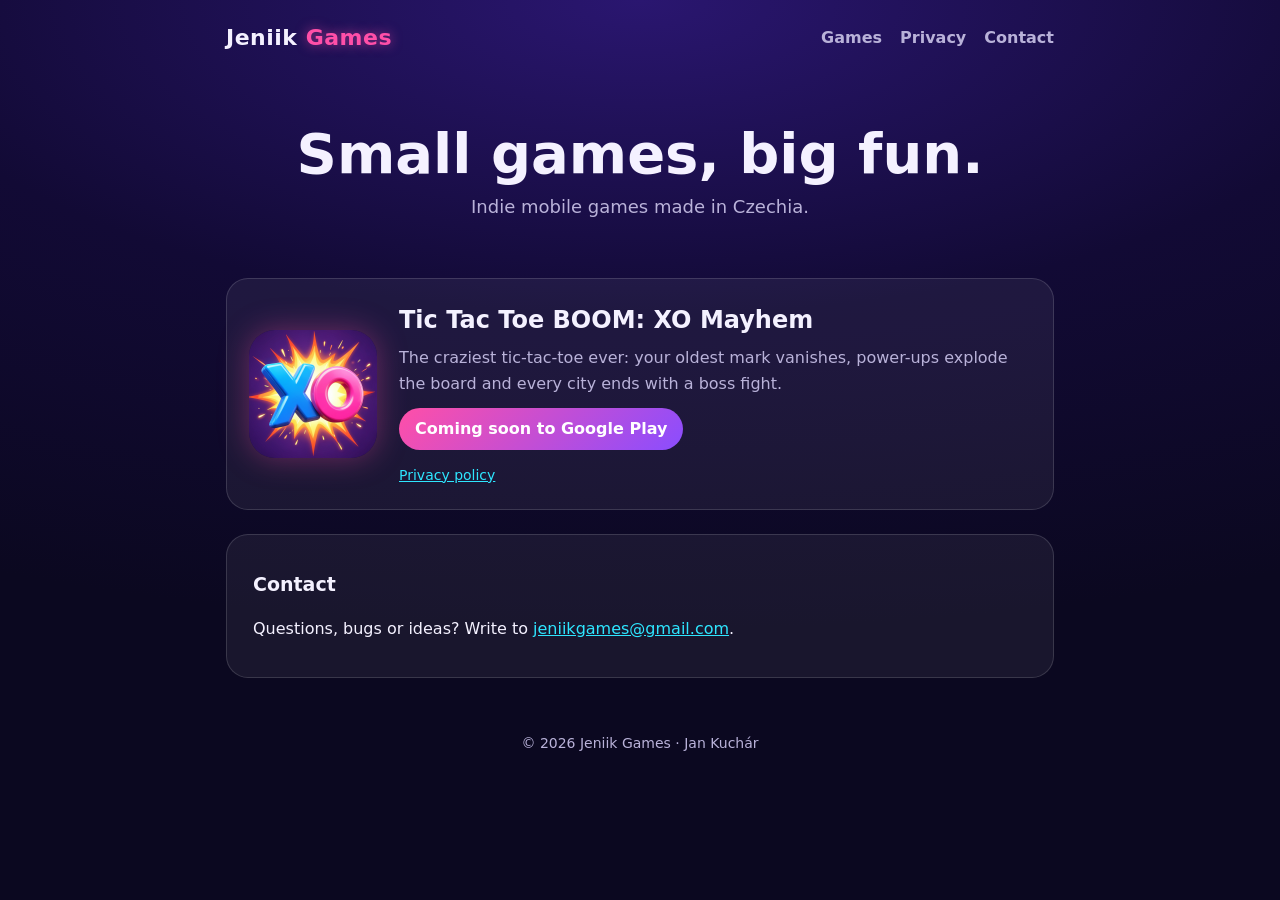
==== index.html @ c11e7260 "Add files via upload" ====
<!doctype html>
<html lang="en">
<head>
<meta charset="utf-8">
<meta name="viewport" content="width=device-width, initial-scale=1">
<title>Jeniik Games</title>
<meta name="description" content="Jeniik Games – indie mobile games made in Czechia.">
<link rel="icon" href="tictactoeboom.png">
<link rel="stylesheet" href="style.css">
</head>
<body>
<div class="wrap">
  <header>
    <a class="brand" href="./">Jeniik <span>Games</span></a>
    <nav><a href="#games">Games</a><a href="privacy.html">Privacy</a><a href="#contact">Contact</a></nav>
  </header>

  <section class="hero">
    <h1>Small games, big fun.</h1>
    <p>Indie mobile games made in Czechia.</p>
  </section>

  <section id="games">
    <div class="game">
      <img src="tictactoeboom.png" alt="Tic Tac Toe BOOM icon">
      <div>
        <h2>Tic Tac Toe BOOM: XO Mayhem</h2>
        <p>The craziest tic-tac-toe ever: your oldest mark vanishes, power-ups explode the board and every city ends with a boss fight.</p>
        <span class="badge">Coming soon to Google Play</span>
        <div class="links" style="margin-top:12px"><a href="privacy.html">Privacy policy</a></div>
      </div>
    </div>
  </section>

  <section id="contact" class="doc">
    <h2>Contact</h2>
    <p>Questions, bugs or ideas? Write to <a href="mailto:jeniikgames@gmail.com">jeniikgames@gmail.com</a>.</p>
  </section>

  <footer>© 2026 Jeniik Games · Jan Kuchár</footer>
</div>
</body>
</html>
---- style.css ----
:root { --bg: #0b0820; --card: rgba(255,255,255,.06); --line: rgba(255,255,255,.14); --text: #f4f1ff; --muted: #b9b2d9; --pink: #ff4fa8; --cyan: #2ee6ff; --gold: #ffd166; }
* { box-sizing: border-box; }
body { margin: 0; background: radial-gradient(120% 70% at 50% 0%, #2a1670 0%, #120a35 50%, var(--bg) 100%) fixed; color: var(--text);
  font: 16px/1.6 system-ui, -apple-system, "Segoe UI", Roboto, Arial, sans-serif; min-height: 100vh; }
a { color: var(--cyan); }
.wrap { max-width: 860px; margin: 0 auto; padding: 0 16px; }
header { display: flex; align-items: center; justify-content: space-between; padding: 20px 0; }
.brand { font-weight: 800; font-size: 22px; letter-spacing: .5px; text-decoration: none; color: var(--text); }
.brand span { color: var(--pink); text-shadow: 0 0 12px rgba(255,79,168,.6); }
nav a { margin-left: 18px; color: var(--muted); text-decoration: none; font-weight: 600; }
nav a:hover { color: var(--text); }
.hero { text-align: center; padding: 48px 0 32px; }
.hero h1 { font-size: clamp(34px, 7vw, 56px); margin: 0 0 8px; line-height: 1.1; }
.hero p { color: var(--muted); font-size: 18px; margin: 0; }
.game { display: flex; gap: 22px; align-items: center; background: var(--card); border: 1px solid var(--line); border-radius: 22px; padding: 22px; margin: 24px 0; }
.game img { width: 128px; height: 128px; border-radius: 26px; box-shadow: 0 0 30px rgba(255,79,168,.35); flex: none; }
.game h2 { margin: 0 0 6px; font-size: 24px; }
.game p { margin: 0 0 12px; color: var(--muted); }
.badge { display: inline-block; padding: 8px 16px; border-radius: 999px; background: linear-gradient(135deg, var(--pink), #8a4dff); color: #fff; font-weight: 700; text-decoration: none; }
.links a { margin-right: 14px; font-size: 14px; }
.doc { background: var(--card); border: 1px solid var(--line); border-radius: 22px; padding: 8px 26px 20px; margin: 24px 0; }
.doc h1 { font-size: 26px; } .doc h2 { font-size: 19px; margin-top: 26px; } .doc hr { border: 0; border-top: 1px solid var(--line); margin: 34px 0; }
footer { color: var(--muted); font-size: 14px; text-align: center; padding: 30px 0 40px; }
@media (max-width: 560px) { .game { flex-direction: column; text-align: center; } nav a { margin-left: 12px; } }
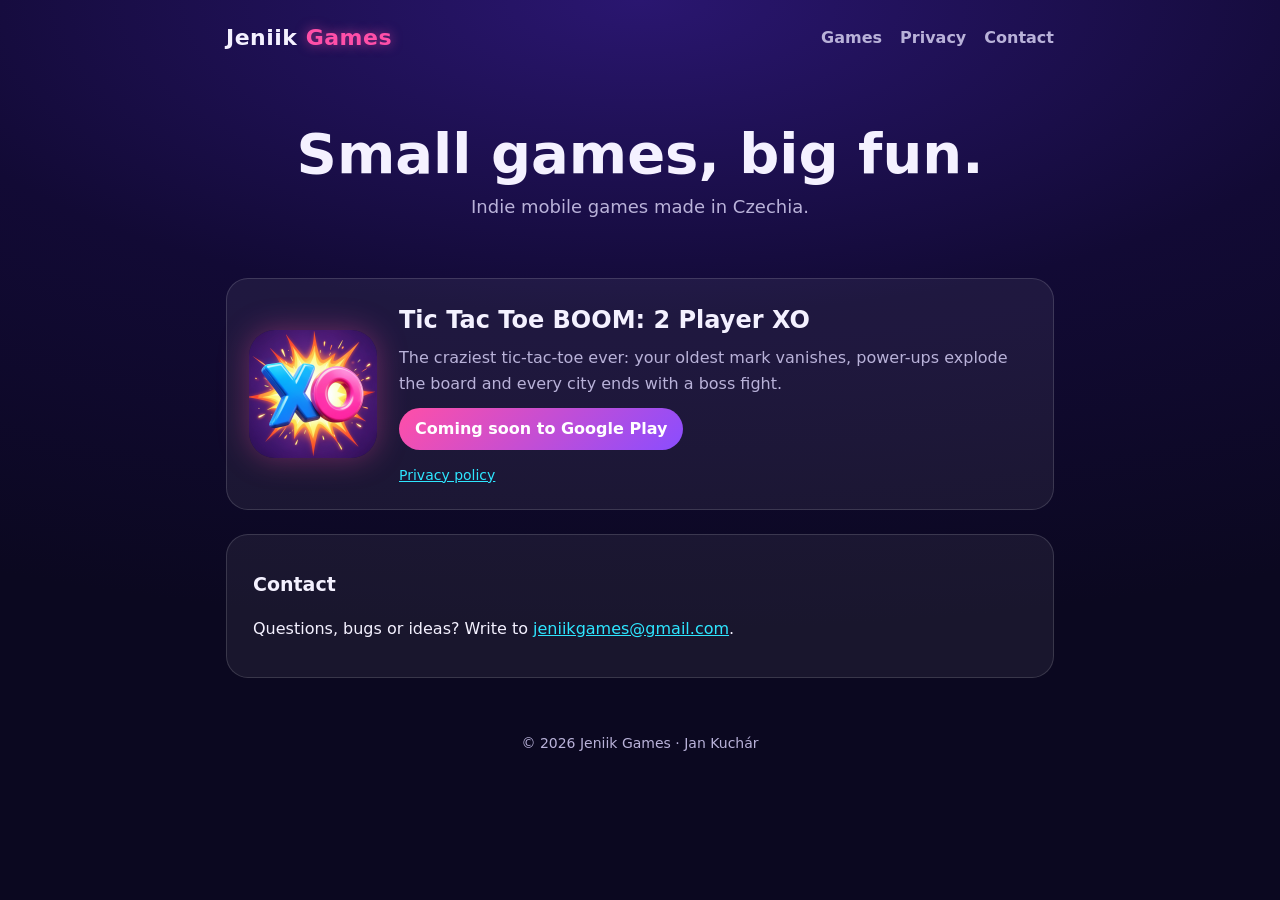
==== commit 3c17dda2: "Update privacy policy: new app name, coins, 13+" ====
--- a/index.html
+++ b/index.html
@@ -1,43 +1,43 @@
-<!doctype html>
-<html lang="en">
-<head>
-<meta charset="utf-8">
-<meta name="viewport" content="width=device-width, initial-scale=1">
-<title>Jeniik Games</title>
-<meta name="description" content="Jeniik Games – indie mobile games made in Czechia.">
-<link rel="icon" href="tictactoeboom.png">
-<link rel="stylesheet" href="style.css">
-</head>
-<body>
-<div class="wrap">
-  <header>
-    <a class="brand" href="./">Jeniik <span>Games</span></a>
-    <nav><a href="#games">Games</a><a href="privacy.html">Privacy</a><a href="#contact">Contact</a></nav>
-  </header>
-
-  <section class="hero">
-    <h1>Small games, big fun.</h1>
-    <p>Indie mobile games made in Czechia.</p>
-  </section>
-
-  <section id="games">
-    <div class="game">
-      <img src="tictactoeboom.png" alt="Tic Tac Toe BOOM icon">
-      <div>
-        <h2>Tic Tac Toe BOOM: XO Mayhem</h2>
-        <p>The craziest tic-tac-toe ever: your oldest mark vanishes, power-ups explode the board and every city ends with a boss fight.</p>
-        <span class="badge">Coming soon to Google Play</span>
-        <div class="links" style="margin-top:12px"><a href="privacy.html">Privacy policy</a></div>
-      </div>
-    </div>
-  </section>
-
-  <section id="contact" class="doc">
-    <h2>Contact</h2>
-    <p>Questions, bugs or ideas? Write to <a href="mailto:jeniikgames@gmail.com">jeniikgames@gmail.com</a>.</p>
-  </section>
-
-  <footer>© 2026 Jeniik Games · Jan Kuchár</footer>
-</div>
-</body>
-</html>
+<!doctype html>
+<html lang="en">
+<head>
+<meta charset="utf-8">
+<meta name="viewport" content="width=device-width, initial-scale=1">
+<title>Jeniik Games</title>
+<meta name="description" content="Jeniik Games – indie mobile games made in Czechia.">
+<link rel="icon" href="tictactoeboom.png">
+<link rel="stylesheet" href="style.css">
+</head>
+<body>
+<div class="wrap">
+  <header>
+    <a class="brand" href="./">Jeniik <span>Games</span></a>
+    <nav><a href="#games">Games</a><a href="privacy.html">Privacy</a><a href="#contact">Contact</a></nav>
+  </header>
+
+  <section class="hero">
+    <h1>Small games, big fun.</h1>
+    <p>Indie mobile games made in Czechia.</p>
+  </section>
+
+  <section id="games">
+    <div class="game">
+      <img src="tictactoeboom.png" alt="Tic Tac Toe BOOM icon">
+      <div>
+        <h2>Tic Tac Toe BOOM: 2 Player XO</h2>
+        <p>The craziest tic-tac-toe ever: your oldest mark vanishes, power-ups explode the board and every city ends with a boss fight.</p>
+        <span class="badge">Coming soon to Google Play</span>
+        <div class="links" style="margin-top:12px"><a href="privacy.html">Privacy policy</a></div>
+      </div>
+    </div>
+  </section>
+
+  <section id="contact" class="doc">
+    <h2>Contact</h2>
+    <p>Questions, bugs or ideas? Write to <a href="mailto:jeniikgames@gmail.com">jeniikgames@gmail.com</a>.</p>
+  </section>
+
+  <footer>© 2026 Jeniik Games · Jan Kuchár</footer>
+</div>
+</body>
+</html>
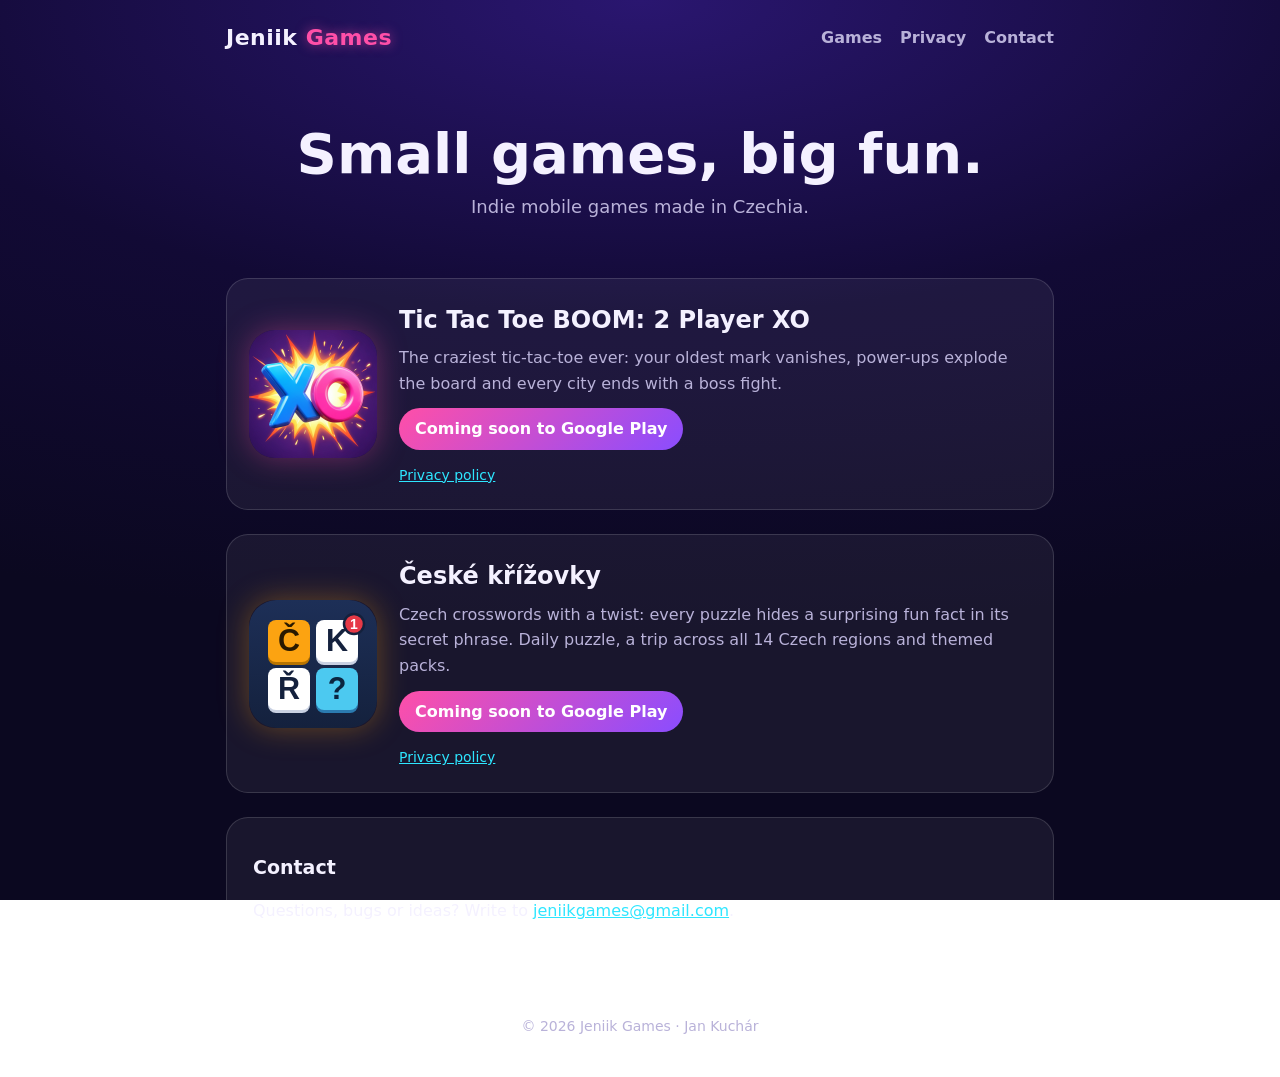
==== commit 0e377711: "Add České křížovky to games" ====
--- a/index.html
+++ b/index.html
@@ -30,6 +30,15 @@
         <div class="links" style="margin-top:12px"><a href="privacy.html">Privacy policy</a></div>
       </div>
     </div>
+    <div class="game">
+      <img src="krizovky.svg" alt="České křížovky icon" style="box-shadow:0 0 30px rgba(252,163,17,.35)">
+      <div>
+        <h2>České křížovky</h2>
+        <p>Czech crosswords with a twist: every puzzle hides a surprising fun fact in its secret phrase. Daily puzzle, a trip across all 14 Czech regions and themed packs.</p>
+        <span class="badge">Coming soon to Google Play</span>
+        <div class="links" style="margin-top:12px"><a href="krizovky-privacy.html">Privacy policy</a></div>
+      </div>
+    </div>
   </section>
 
   <section id="contact" class="doc">
